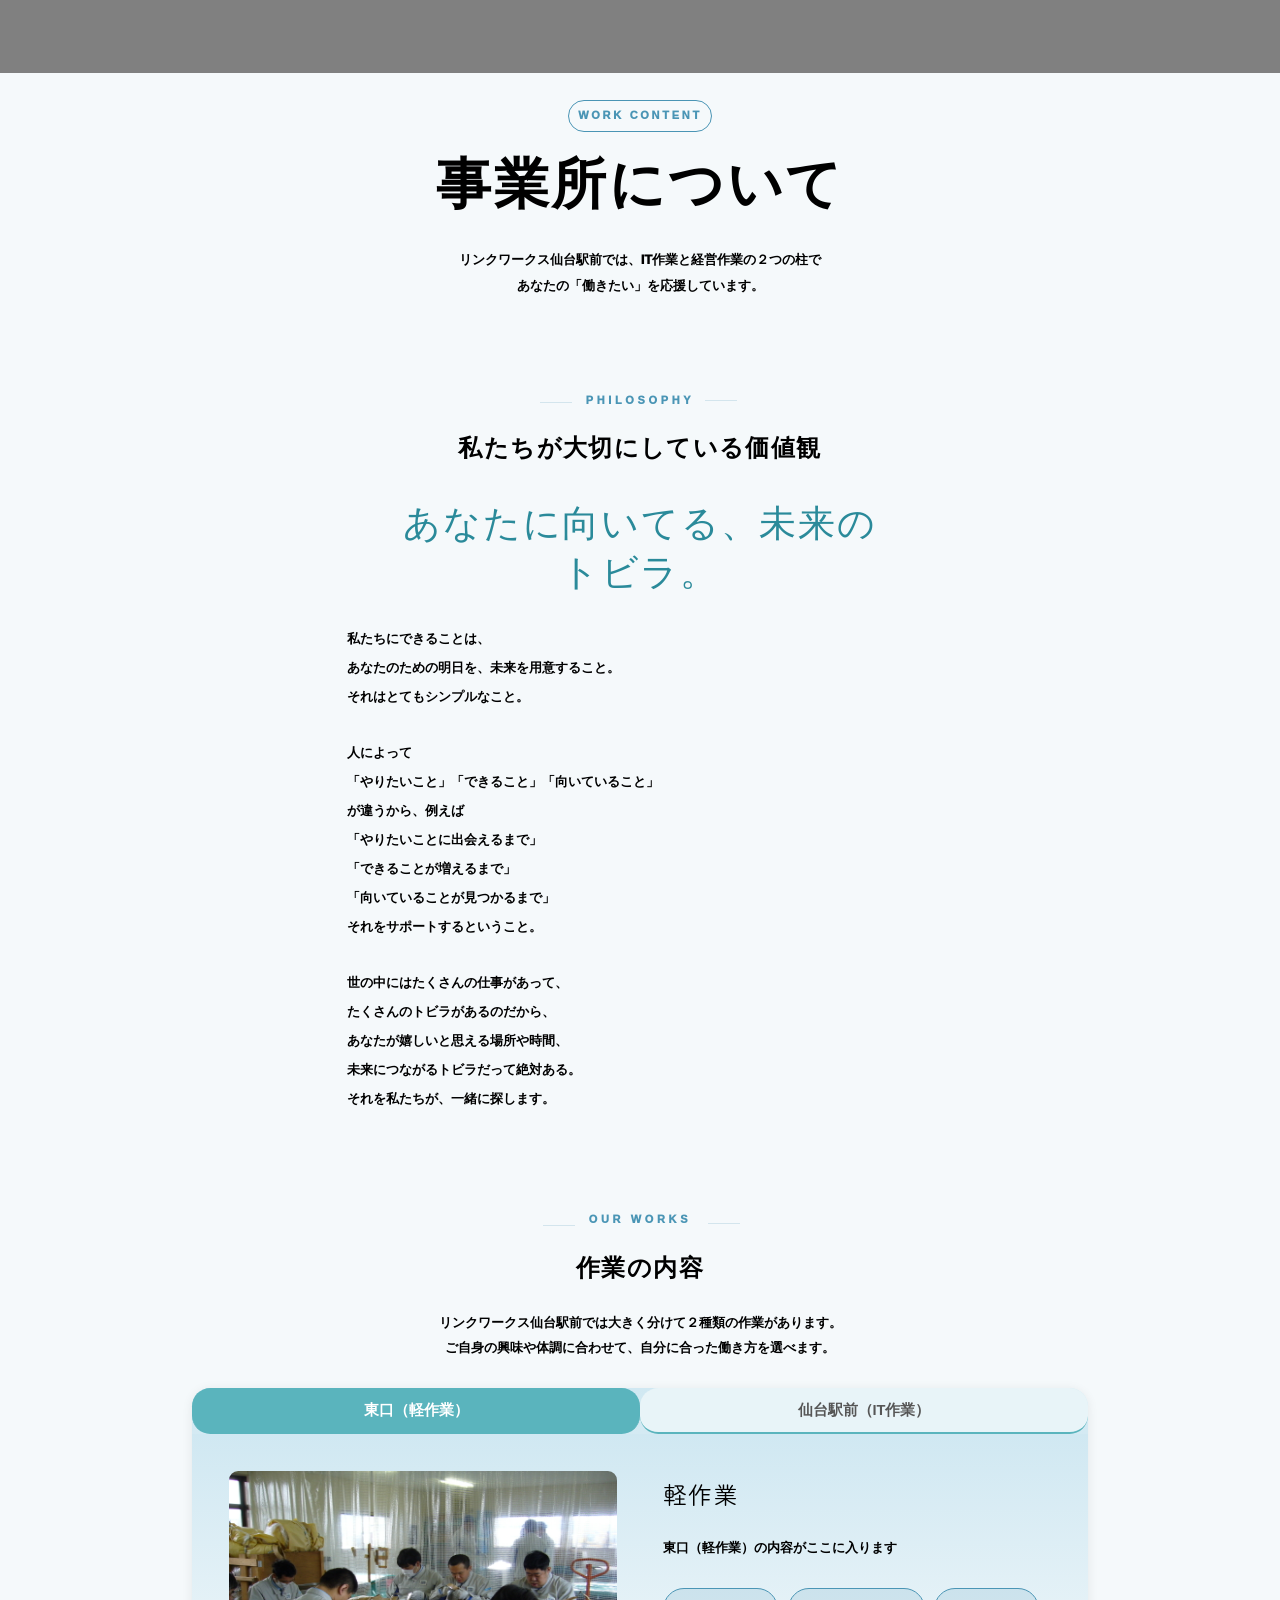
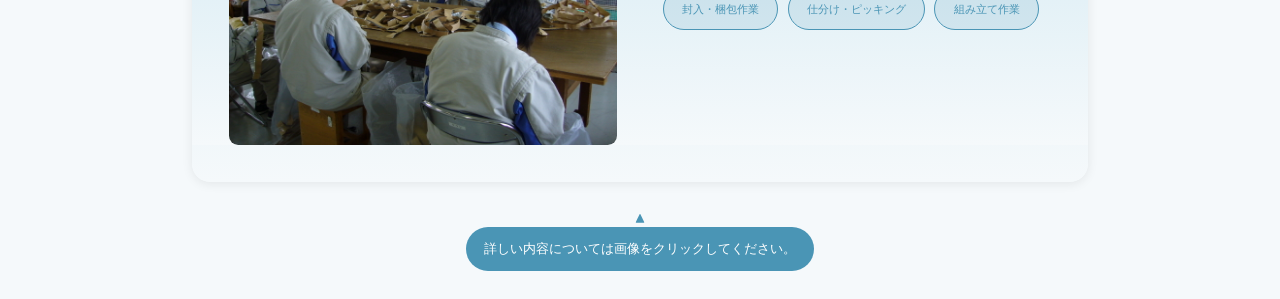
==== index.html @ b8bc4098 "update" ====
<!doctype html>
<html lang="ja">
  <head>
    <meta charset="UTF-8" />
    <meta name="viewport" content="width=device-width, initial-scale=1.0" />
    <title>リンクワークス仙台駅前 | 就労継続支援事業所A型</title>
    <link rel="preconnect" href="https://fonts.googleapis.com" />
    <link rel="preconnect" href="https://fonts.gstatic.com" crossorigin />
    <link href="https://fonts.googleapis.com/css2?family=Zen+Maru+Gothic:wght@400;500;700&display=swap" rel="stylesheet" />
    <link rel="stylesheet" href="css/reset.css" />
    <link rel="stylesheet" href="css/style.css" />
    <link rel="stylesheet" href="css/works.css" />
  </head>
  <body>
    <header></header>
    <main>
      <!-- ===============================================
       事業所について メインビジュアル
       =============================================== -->
      <section class="works_area">
        <span class="work_label">WORK CONTENT</span>
        <h1 class="works_title">事業所について</h1>
        <p class="works_description">リンクワークス仙台駅前では、IT作業と経営作業の２つの柱で<br />あなたの「働きたい」を応援しています。</p>
      </section>
      <!-- ===============================================
       企業理念・価値観
       =============================================== -->
      <section class="philosophy_area">
        <div class="section_label">PHILOSOPHY</div>
        <h2 class="section_title">私たちが大切にしている価値観</h2>
        <p class="philosophy_catch">あなたに向いてる、未来の<br />トビラ。</p>
        <p class="philosophy_description">私たちにできることは、<br />あなたのための明日を、未来を用意すること。<br />それはとてもシンプルなこと。</p>
        <p class="philosophy_description">人によって<br />「やりたいこと」「できること」「向いていること」<br />が違うから、例えば<br />「やりたいことに出会えるまで」<br />「できることが増えるまで」<br />「向いていることが見つかるまで」<br />それをサポートするということ。</p>
        <p class="philosophy_description">世の中にはたくさんの仕事があって、<br />たくさんのトビラがあるのだから、<br />あなたが嬉しいと思える場所や時間、<br />未来につながるトビラだって絶対ある。<br />それを私たちが、一緒に探します。</p>
      </section>
      <!-- ===============================================
       作業内容
       =============================================== -->
      <section class="works_tab_area">
        <span class="section_label">OUR WORKS</span>
        <h2 class="section_title">作業の内容</h2>
        <p class="works_tab_description">リンクワークス仙台駅前では大きく分けて２種類の作業があります。<br />ご自身の興味や体調に合わせて、自分に合った働き方を選べます。</p>

        <!-- タブ切り替えエリア -->
        <div class="tabs">
          <input id="all" type="radio" name="tab_item" checked />
          <label class="tab_item" for="all">東口（軽作業）</label>
          <input id="programming" type="radio" name="tab_item" />
          <label class="tab_item" for="programming">仙台駅前（IT作業）</label>
          <div class="tab_content" id="all_content">
            <a class="work_link" href="light_works.html">
              <div class="tab_content_description">
                <div class="works_content">
                  <img class="works_image" src="img/軽作業作業風景_l.jpg" alt="軽作業の作業風景" />
                  <div class="works_content_text">
                    <h2 class="works_tab_title">軽作業</h2>
                    <p class="works_tab_description">東口（軽作業）の内容がここに入ります</p>
                    <div class="works_tab_wrapper">
                      <span class="works_tab_item">封入・梱包作業</span>
                      <span class="works_tab_item">仕分け・ピッキング</span>
                      <span class="works_tab_item">組み立て作業</span>
                    </div>
                  </div>
                </div>
              </div>
            </a>
          </div>
          <div class="tab_content" id="programming_content">
            <a class="work_link" href="it_works.html">
              <div class="tab_content_description">
                <div class="works_content">
                  <img class="works_image" src="img/IT作業風景.jpg" alt="IT作業の作業風景" />
                  <div class="works_content_text">
                    <h2 class="works_tab_title">IT作業</h2>
                    <p class="works_tab_description">パソコンを使ったIT作業です。ホームページ制作やWordPress運用をします。 </p>
                    <div class="works_tab_wrapper">
                      <span class="works_tab_item">ホームページ制作</span>
                      <span class="works_tab_item">WordPress運用</span>
                      <span class="works_tab_item">AI活用サポート</span>
                    </div>
                  </div>
                </div>
              </div>
            </a>
          </div>
          <div class="tab_content" id="design_content">
            <div class="tab_content_description">
              <p class="c-txtsp">デザインの内容がここに入ります</p>
            </div>
          </div>
        </div>
        <span class="works_tab_button">詳しい内容については画像をクリックしてください。</span>
      </section>
    </main>
    <script src="js/script.js"></script>
  </body>
</html>
---- css/style.css ----
/* デバイス共通 */
html {
  height: 100%;
}

body {
  height: 100%;
  font-size: 1.44rem;
  font-family: "M PLUS Rounded 1c", sans-serif;
}

main {
  width: 100%;
}

img {
  width: 100%;
  height: 100%;
}

header {
  width: 100%;
  height: 8rem;
  display: flex;
  justify-content: start;
  align-items: center;
  background-color: grey;
}

footer {
  width: 100%;
  height: 8rem;
  display: flex;
  justify-content: start;
  align-items: center;
  background-color: grey;
  position: sticky;
  top: 100vh;
}

h1 {
  font-family: "Noto Sans JP", sans-serif;
  font-weight: bold;
}

h2 {
  font-weight: bold;
}

/* PC表示 */
@media screen and (min-width:961px) {
  html {
    font-size: calc(10 / 1400 * 100vw);
  }

  body {
    width: 100%;
  }

  main,
  header,
  footer {
    padding: 0 15%;
  }

  h1 {
    font-size: 3.2rem;
  }

  h2 {
    font-size: 2.6rem;
  }

  h3 {
    font-size: 2.2rem;
  }
}

/* タブレット表示 */
@media screen and (max-width:960px) {
  html {
    font-size: calc(10 / 960 * 100vw);
  }

  main,
  header,
  footer {
    padding: 0 10%;
  }

  h1 {
    font-size: 2.8rem;
  }

  h2 {
    font-size: 2.4rem;
  }

  h3 {
    font-size: 2rem;
  }

}

/* スマホ表示 */
@media screen and (max-width:500px) {
  html {
    font-size: calc(10 / 500 * 100vw);
  }

  main,
  header,
  footer {
    padding: 0 5%;
  }

  h1 {
    font-size: 2.2rem;
  }

  h2 {
    font-size: 2rem;
  }

  h3 {
    font-size: 1.8rem;
  }

}
---- css/works.css ----
:root {
  --side-width: 9rem;
  --sect-label-font-size: 1.2rem; /* タイトルの上のラベル */
  --cream: #f5f9fb; /* デフォルトの背景 */
  --main-color: #4a95b5;
}

body {
  font-weight: 1000;
  background: var(--cream);
  line-height: 1.95;
}

/* ============================================================
   作業内容 メインビジュアル
============================================================ */

.works_area {
  padding: 3rem var(--side-width) 10rem;
}

/* セクションラベル */
.work_label {
  display: block;
  width: fit-content;

  font-size: var(--sect-label-font-size);
  padding: 0.5rem 1rem;
  letter-spacing: 0.3rem;

  margin: 0 auto;

  color: var(--main-color);

  outline: 0.1rem solid var(--main-color);
  border-radius: 100px;
}

/* タイトル（事業所について） */
.works_title {
  text-align: center;
  letter-spacing: 0.3rem;
  font-size: 6rem;
}

/* 説明文 */
.works_description {
  text-align: center;
  margin-top: 1rem;
}

/* ┌─────────────────────────────────────────┐
   │ 企業理念・価値観                        │
   └─────────────────────────────────────────┘ */

/* 企業理念セクション外枠 */
.philosophy_area {
  padding: 0 var(--side-width);
  text-align: center;
  margin-bottom: 10rem;
}

.section_label {
  width: fit-content;
  font-size: var(--sect-label-font-size);
  letter-spacing: 0.4rem;
  color: var(--main-color);
  position: relative;
  margin: 0 auto;
}

.section_label::before {
  content: "";
  width: 3.5rem;
  height: 0.1rem;
  position: absolute;
  top: 1.3rem;
  left: -5rem;
  background-color: var(--main-color);
}

.section_label::after {
  content: "";
  width: 3.5rem;
  height: 0.1rem;
  position: absolute;
  top: 1.1rem;
  left: 13rem;
  background-color: var(--main-color);
}

.section_label::before,
.section_label::after {
  opacity: 0.2;
}

/* タイトル（私たちが大切にしている価値観） */
.section_title {
  letter-spacing: 0.15rem;
  margin-top: 1.5rem;
}

/* キャッチコピー（大きな文字） */
.philosophy_catch {
  font-size: 4rem;
  font-weight: 400;
  margin-top: 3rem;
  line-height: 1.35;
  letter-spacing: 0.2rem;
  color: #2a8a9a;
}

/* 説明文（） */
.philosophy_description {
  margin-top: 3rem;
  line-height: 2.2;
  text-align: left;
  padding: 0 8rem;
}

/* ┌─────────────────────────────────────────┐
   │ 作業内容（タブセクション）               │
   └─────────────────────────────────────────┘ */

/* セクション外枠 */
.works_tab_area {
  text-align: center;
}

/* セクションタイトル */
.works_tab_title {
  font-family: "Zen Maru Gothic", sans-serif;
  letter-spacing: 0.15rem;
  margin-top: 0;
  font-weight: normal;
}

/* セクション説明文 */
.works_tab_description {
  padding-top: 2rem;
  margin-bottom: 3rem;
}

/*タブ切り替え全体のスタイル*/
.tabs {
  margin-top: 0;
  padding-bottom: 4rem;
  background-color: #fff;
  box-shadow: 0 0.2rem 1.2rem rgba(0, 0, 0, 0.08);
  width: 100%;
  margin: 0 auto;
  border-radius: 2rem;
  background: linear-gradient(to bottom, #d0e8f2, #f5f9fb);
}

/*タブのスタイル*/
.tab_item {
  display: block;
  float: left;
  width: calc(100% / 2);
  height: 5rem;
  border-bottom: 0.3rem solid #5ab4bd;
  border-radius: 2rem;
  background-color: #e8f4f8;
  font-size: 1.6rem;
  font-weight: bold;
  line-height: 5rem;
  color: #565656;
  text-align: center;
  transition: all 0.2s ease;
}
.tab_item:hover {
  opacity: 0.75;
}

/*ラジオボタンを全て消す*/
input[name="tab_item"] {
  display: none;
}

/*タブ切り替えの中身のスタイル*/
.tab_content {
  display: none;
  padding: 4rem 4rem 0;
  clear: both;
  overflow: hidden;
}

/*選択されているタブのコンテンツのみを表示*/
#all:checked ~ #all_content,
#programming:checked ~ #programming_content,
#design:checked ~ #design_content {
  display: block;
  background: linear-gradient(to bottom, #d0e8f2, #f5f9fb);
}

/*選択されているタブのスタイルを変える*/
.tabs input:checked + .tab_item {
  background-color: #5ab4bd;
  color: #fff;
}

.works_tab_button {
  display: inline-block;
  margin-top: 5rem;
  padding: 1rem 2rem;
  background-color: var(--main-color);
  color: white;
  border-radius: 100px;
  position: relative;
  margin-bottom: 3rem;
  font-weight: normal;
}

.works_tab_button::after {
  content: "";
  height: 1rem;
  width: 1rem;

  position: absolute;
  top: -1.5rem;
  left: 50%;
  transform: translateX(-50%);
  clip-path: polygon(50% 0, 100% 100%, 0 100%);

  background-color: var(--main-color);
}

/* ┌─────────────────────────────────────────┐
   │ タブの内容                        │
   └─────────────────────────────────────────┘ */

.works_content {
  height: 30rem;

  display: flex;
  justify-content: center;
  gap: 5rem;
}

.work_link {
  display: block;
  cursor: pointer;
}

.works_image {
  width: calc((100% - 5rem) / 2);
  border-radius: 1rem;
}

.works_content_text {
  width: calc((100% - 5rem) / 2);
  text-align: left;
}

.works_tab_wrapper {
  display: flex;
  flex-wrap: wrap;
  gap: 1rem;
}

.works_tab_item {
  padding: 1rem 2rem;
  font-size: 1.2rem;
  font-weight: normal;
  background-color: rgba(74, 149, 181, 0.15);
  color: var(--main-color);
  border: 1px solid var(--main-color);
  border-radius: 100px;
}

@media screen and (max-width: 960px) {
  /* タブレット・スマホ向け */
}

/* ┌─────────────────────────────────────────┐
   │ スマホ　向けレスポンシブ                   │
   └─────────────────────────────────────────┘ */

@media (max-width: 500px) {
  :root {
    --side-width: 0rem;
  }

  body {
    line-height: 1.4;
  }

  /* ┌─────────────────────────────────────────┐
   │ 作業内容 メインビジュアル                        │
   └─────────────────────────────────────────┘ */
  /* セクションラベル */
  .work_label {
    margin: 0 auto 2rem;
  }

  .works_area {
    padding: 3rem 0 5rem 0;
    margin-bottom: 3rem;
  }

  /* タイトル（事業所について） */
  .works_title {
    font-size: 4rem;
  }

  /* ┌─────────────────────────────────────────┐
     │ 企業理念・価値観                        │
     └─────────────────────────────────────────┘ */

  /* 企業理念セクション外枠 */
  .philosophy_area {
    margin-bottom: 5rem;
  }

  /* キャッチコピー（大きな文字） */
  .philosophy_catch {
    font-size: 3rem;
  }

  /* 説明文（） */
  .philosophy_description {
    line-height: 1.8;
    text-align: center;
    padding: 0 5rem;
  }

  /* ┌─────────────────────────────────────────┐
     │ 作業の内容                        │
     └─────────────────────────────────────────┘ */

  /*タブ切り替えの中身のスタイル*/
  .tab_content {
    padding: 2rem 2rem 0;
  }

  .works_image {
    height: 19rem;
    width: 19rem;
  }
}
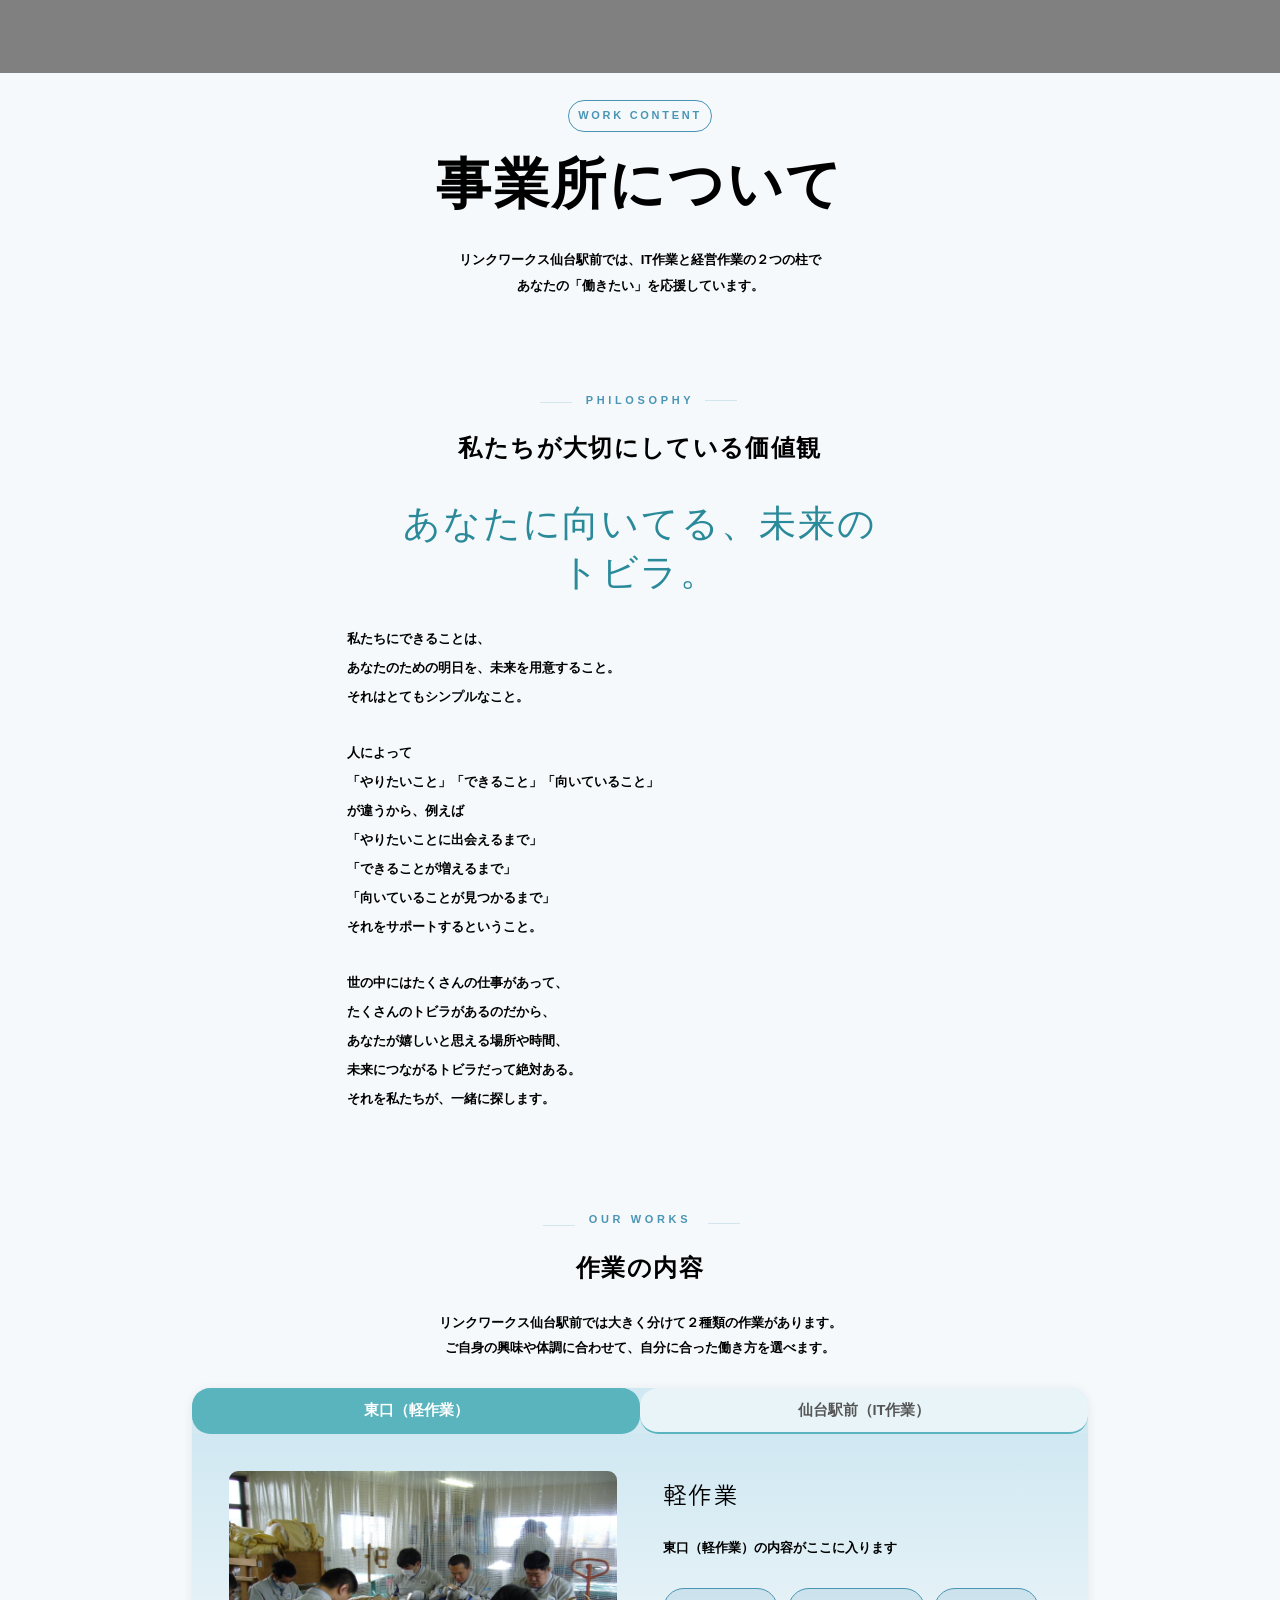
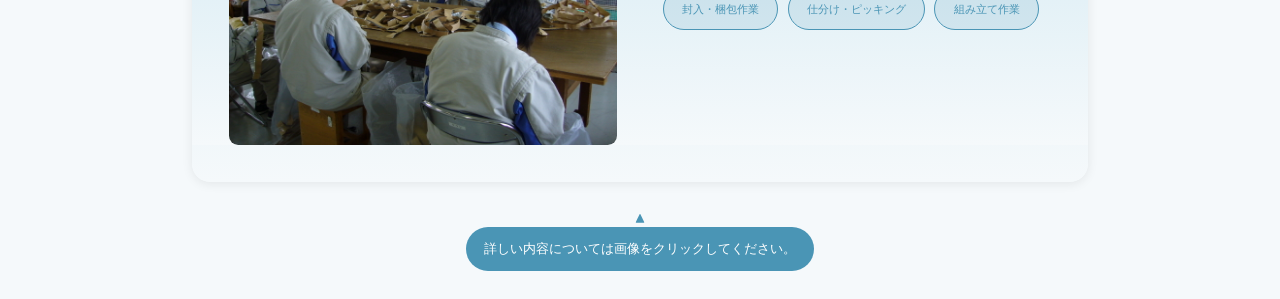
==== commit 0d41b3d3: "update" ====
--- a/index.html
+++ b/index.html
@@ -3,7 +3,7 @@
   <head>
     <meta charset="UTF-8" />
     <meta name="viewport" content="width=device-width, initial-scale=1.0" />
-    <title>リンクワークス仙台駅前 | 就労継続支援事業所A型</title>
+    <title>リンクワークス | 就労継続支援事業所A型</title>
     <link rel="preconnect" href="https://fonts.googleapis.com" />
     <link rel="preconnect" href="https://fonts.gstatic.com" crossorigin />
     <link href="https://fonts.googleapis.com/css2?family=Zen+Maru+Gothic:wght@400;500;700&display=swap" rel="stylesheet" />
@@ -15,7 +15,7 @@
     <header></header>
     <main>
       <!-- ===============================================
-       事業所について メインビジュアル
+       事業所について
        =============================================== -->
       <section class="works_area">
         <span class="work_label">WORK CONTENT</span>
@@ -51,7 +51,7 @@
             <a class="work_link" href="light_works.html">
               <div class="tab_content_description">
                 <div class="works_content">
-                  <img class="works_image" src="img/軽作業作業風景_l.jpg" alt="軽作業の作業風景" />
+                  <img class="works_image" src="img/軽作業風景_1.jpg" alt="軽作業の作業風景" />
                   <div class="works_content_text">
                     <h2 class="works_tab_title">軽作業</h2>
                     <p class="works_tab_description">東口（軽作業）の内容がここに入ります</p>
--- a/css/works.css
+++ b/css/works.css
@@ -6,13 +6,13 @@
 }
 
 body {
-  font-weight: 1000;
+  font-weight: 600;
   background: var(--cream);
   line-height: 1.95;
 }
 
 /* ============================================================
-   作業内容 メインビジュアル
+   事業所について
 ============================================================ */
 
 .works_area {
@@ -287,7 +287,7 @@
   }
 
   /* ┌─────────────────────────────────────────┐
-   │ 作業内容 メインビジュアル                        │
+   │ 事業所について                       │
    └─────────────────────────────────────────┘ */
   /* セクションラベル */
   .work_label {
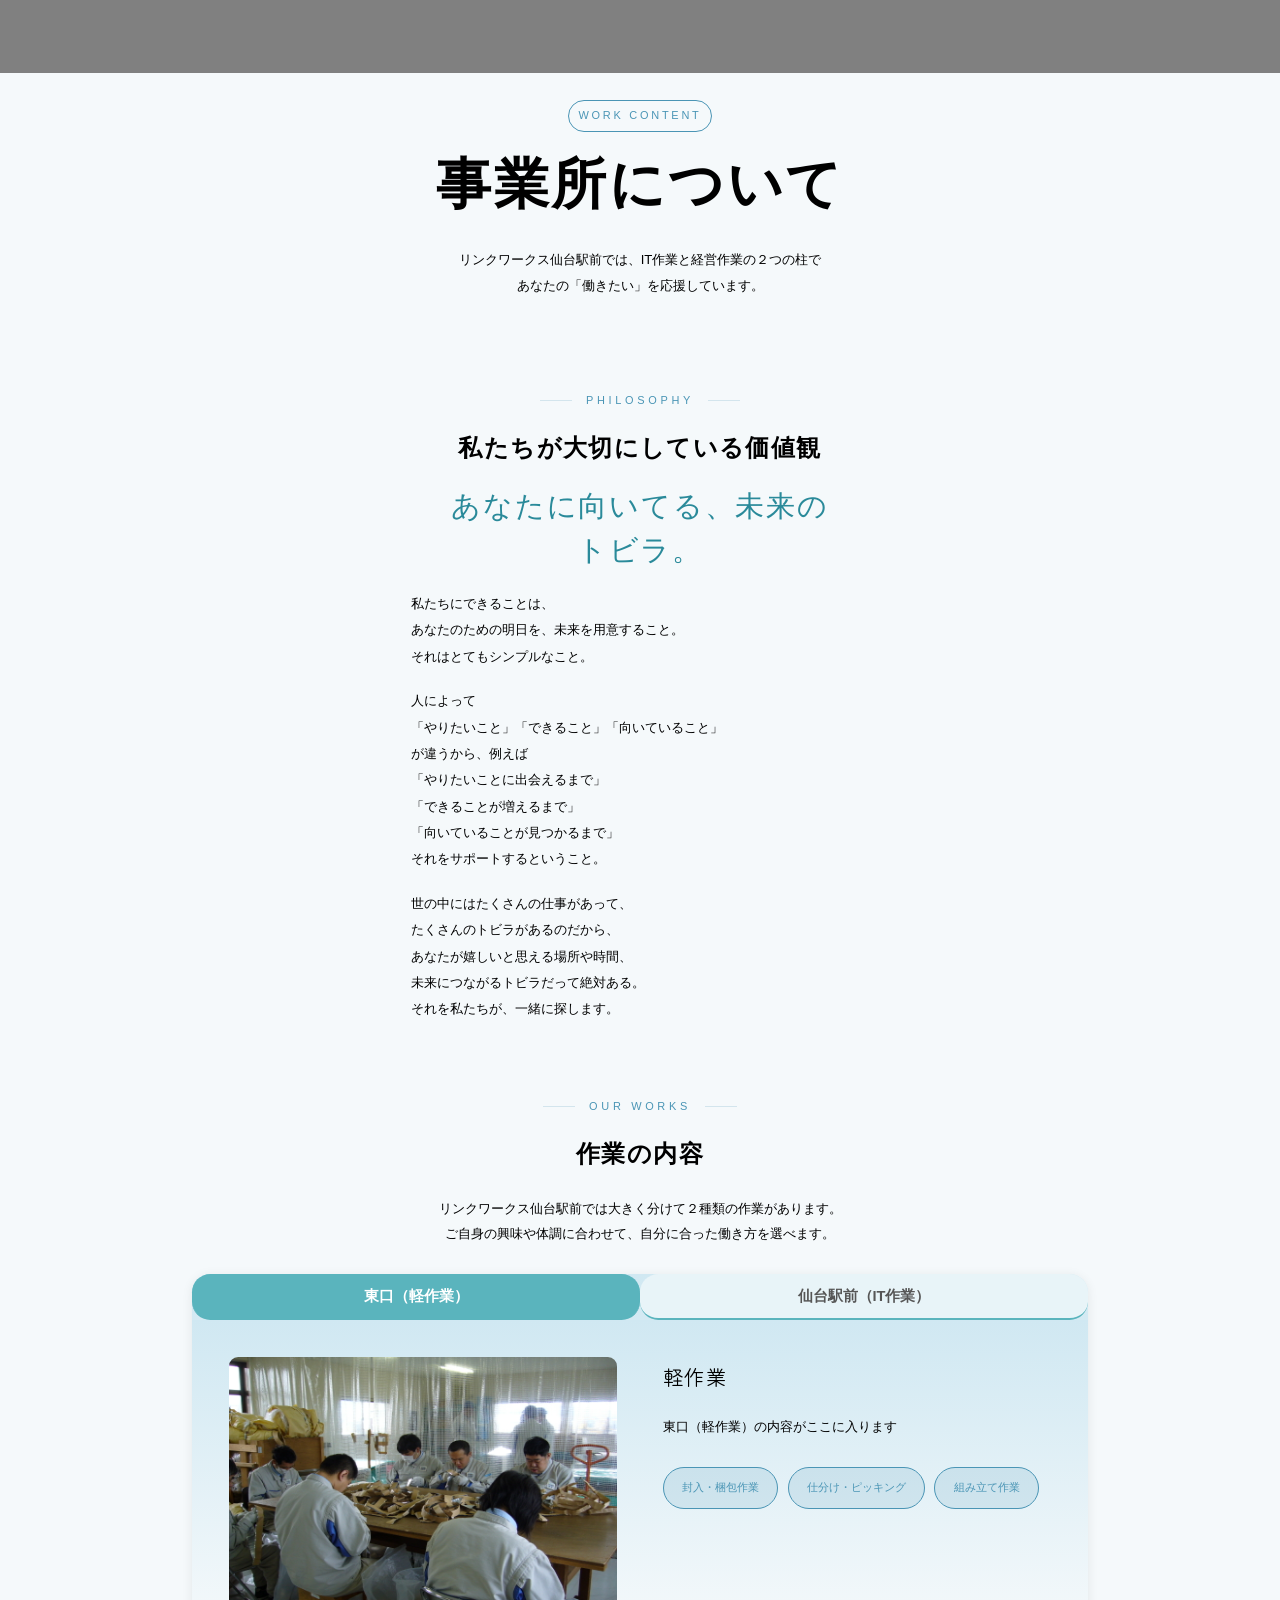
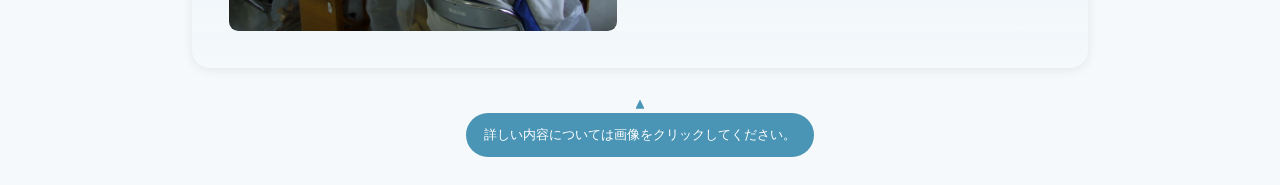
==== commit 35305dd4: "update" ====
--- a/index.html
+++ b/index.html
@@ -26,7 +26,7 @@
        企業理念・価値観
        =============================================== -->
       <section class="philosophy_area">
-        <div class="section_label">PHILOSOPHY</div>
+        <span class="section_label">PHILOSOPHY</span>
         <h2 class="section_title">私たちが大切にしている価値観</h2>
         <p class="philosophy_catch">あなたに向いてる、未来の<br />トビラ。</p>
         <p class="philosophy_description">私たちにできることは、<br />あなたのための明日を、未来を用意すること。<br />それはとてもシンプルなこと。</p>
@@ -49,17 +49,15 @@
           <label class="tab_item" for="programming">仙台駅前（IT作業）</label>
           <div class="tab_content" id="all_content">
             <a class="work_link" href="light_works.html">
-              <div class="tab_content_description">
-                <div class="works_content">
-                  <img class="works_image" src="img/軽作業風景_1.jpg" alt="軽作業の作業風景" />
-                  <div class="works_content_text">
-                    <h2 class="works_tab_title">軽作業</h2>
-                    <p class="works_tab_description">東口（軽作業）の内容がここに入ります</p>
-                    <div class="works_tab_wrapper">
-                      <span class="works_tab_item">封入・梱包作業</span>
-                      <span class="works_tab_item">仕分け・ピッキング</span>
-                      <span class="works_tab_item">組み立て作業</span>
-                    </div>
+              <div class="works_content">
+                <img class="works_image" src="img/軽作業風景_1.jpg" alt="軽作業の作業風景" />
+                <div class="works_content_text">
+                  <h3 class="works_tab_title">軽作業</h3>
+                  <p class="works_tab_description">東口（軽作業）の内容がここに入ります</p>
+                  <div class="works_tab_wrapper">
+                    <span class="works_tab_item">封入・梱包作業</span>
+                    <span class="works_tab_item">仕分け・ピッキング</span>
+                    <span class="works_tab_item">組み立て作業</span>
                   </div>
                 </div>
               </div>
@@ -67,28 +65,21 @@
           </div>
           <div class="tab_content" id="programming_content">
             <a class="work_link" href="it_works.html">
-              <div class="tab_content_description">
-                <div class="works_content">
-                  <img class="works_image" src="img/IT作業風景.jpg" alt="IT作業の作業風景" />
-                  <div class="works_content_text">
-                    <h2 class="works_tab_title">IT作業</h2>
-                    <p class="works_tab_description">パソコンを使ったIT作業です。ホームページ制作やWordPress運用をします。 </p>
-                    <div class="works_tab_wrapper">
-                      <span class="works_tab_item">ホームページ制作</span>
-                      <span class="works_tab_item">WordPress運用</span>
-                      <span class="works_tab_item">AI活用サポート</span>
-                    </div>
+              <div class="works_content">
+                <img class="works_image" src="img/IT作業風景.jpg" alt="IT作業の作業風景" />
+                <div class="works_content_text">
+                  <h3 class="works_tab_title">IT作業</h3>
+                  <p class="works_tab_description">パソコンを使ったIT作業です。ホームページ制作やWordPress運用をします。 </p>
+                  <div class="works_tab_wrapper">
+                    <span class="works_tab_item">ホームページ制作</span>
+                    <span class="works_tab_item">WordPress運用</span>
+                    <span class="works_tab_item">AI活用サポート</span>
                   </div>
                 </div>
               </div>
             </a>
           </div>
-          <div class="tab_content" id="design_content">
-            <div class="tab_content_description">
-              <p class="c-txtsp">デザインの内容がここに入ります</p>
-            </div>
           </div>
-        </div>
         <span class="works_tab_button">詳しい内容については画像をクリックしてください。</span>
       </section>
     </main>
--- a/css/works.css
+++ b/css/works.css
@@ -6,7 +6,6 @@
 }
 
 body {
-  font-weight: 600;
   background: var(--cream);
   line-height: 1.95;
 }
@@ -57,40 +56,27 @@
 .philosophy_area {
   padding: 0 var(--side-width);
   text-align: center;
-  margin-bottom: 10rem;
+  margin-bottom: 8rem;
 }
 
 .section_label {
+  display: flex;
+  align-items: center;
+  justify-content: center;
+  gap: 1.5rem;
   width: fit-content;
   font-size: var(--sect-label-font-size);
   letter-spacing: 0.4rem;
   color: var(--main-color);
-  position: relative;
   margin: 0 auto;
 }
 
-.section_label::before {
-  content: "";
-  width: 3.5rem;
-  height: 0.1rem;
-  position: absolute;
-  top: 1.3rem;
-  left: -5rem;
-  background-color: var(--main-color);
-}
-
+.section_label::before,
 .section_label::after {
   content: "";
   width: 3.5rem;
-  height: 0.1rem;
-  position: absolute;
-  top: 1.1rem;
-  left: 13rem;
+  height: 1px;
   background-color: var(--main-color);
-}
-
-.section_label::before,
-.section_label::after {
   opacity: 0.2;
 }
 
@@ -102,20 +88,20 @@
 
 /* キャッチコピー（大きな文字） */
 .philosophy_catch {
-  font-size: 4rem;
+  font-size: 3.2rem;
   font-weight: 400;
-  margin-top: 3rem;
-  line-height: 1.35;
+  margin-top: 1.5rem;
+  line-height: 1.5;
   letter-spacing: 0.2rem;
   color: #2a8a9a;
 }
 
-/* 説明文（） */
+/* 説明文 */
 .philosophy_description {
-  margin-top: 3rem;
-  line-height: 2.2;
+  max-width: 50rem;
+  margin: 2rem auto 0;
+  line-height: 2;
   text-align: left;
-  padding: 0 8rem;
 }
 
 /* ┌─────────────────────────────────────────┐
@@ -143,11 +129,10 @@
 
 /*タブ切り替え全体のスタイル*/
 .tabs {
-  margin-top: 0;
+  display: flex;
+  flex-wrap: wrap;
   padding-bottom: 4rem;
-  background-color: #fff;
   box-shadow: 0 0.2rem 1.2rem rgba(0, 0, 0, 0.08);
-  width: 100%;
   margin: 0 auto;
   border-radius: 2rem;
   background: linear-gradient(to bottom, #d0e8f2, #f5f9fb);
@@ -156,7 +141,6 @@
 /*タブのスタイル*/
 .tab_item {
   display: block;
-  float: left;
   width: calc(100% / 2);
   height: 5rem;
   border-bottom: 0.3rem solid #5ab4bd;
@@ -181,15 +165,14 @@
 /*タブ切り替えの中身のスタイル*/
 .tab_content {
   display: none;
+  width: 100%;
   padding: 4rem 4rem 0;
-  clear: both;
   overflow: hidden;
 }
 
 /*選択されているタブのコンテンツのみを表示*/
 #all:checked ~ #all_content,
-#programming:checked ~ #programming_content,
-#design:checked ~ #design_content {
+#programming:checked ~ #programming_content {
   display: block;
   background: linear-gradient(to bottom, #d0e8f2, #f5f9fb);
 }
@@ -315,14 +298,15 @@
 
   /* キャッチコピー（大きな文字） */
   .philosophy_catch {
-    font-size: 3rem;
-  }
-
-  /* 説明文（） */
+    font-size: 2.4rem;
+  }
+
+  /* 説明文 */
   .philosophy_description {
-    line-height: 1.8;
     text-align: center;
-    padding: 0 5rem;
+    line-height: 1.9;
+    max-width: 100%;
+    padding: 0 1rem;
   }
 
   /* ┌─────────────────────────────────────────┐
@@ -331,11 +315,11 @@
 
   /*タブ切り替えの中身のスタイル*/
   .tab_content {
-    padding: 2rem 2rem 0;
+    padding: 1.5rem 1.5rem 0;
   }
 
   .works_image {
-    height: 19rem;
-    width: 19rem;
-  }
-}
+    height: 22rem;
+    width: 22rem;
+  }
+}
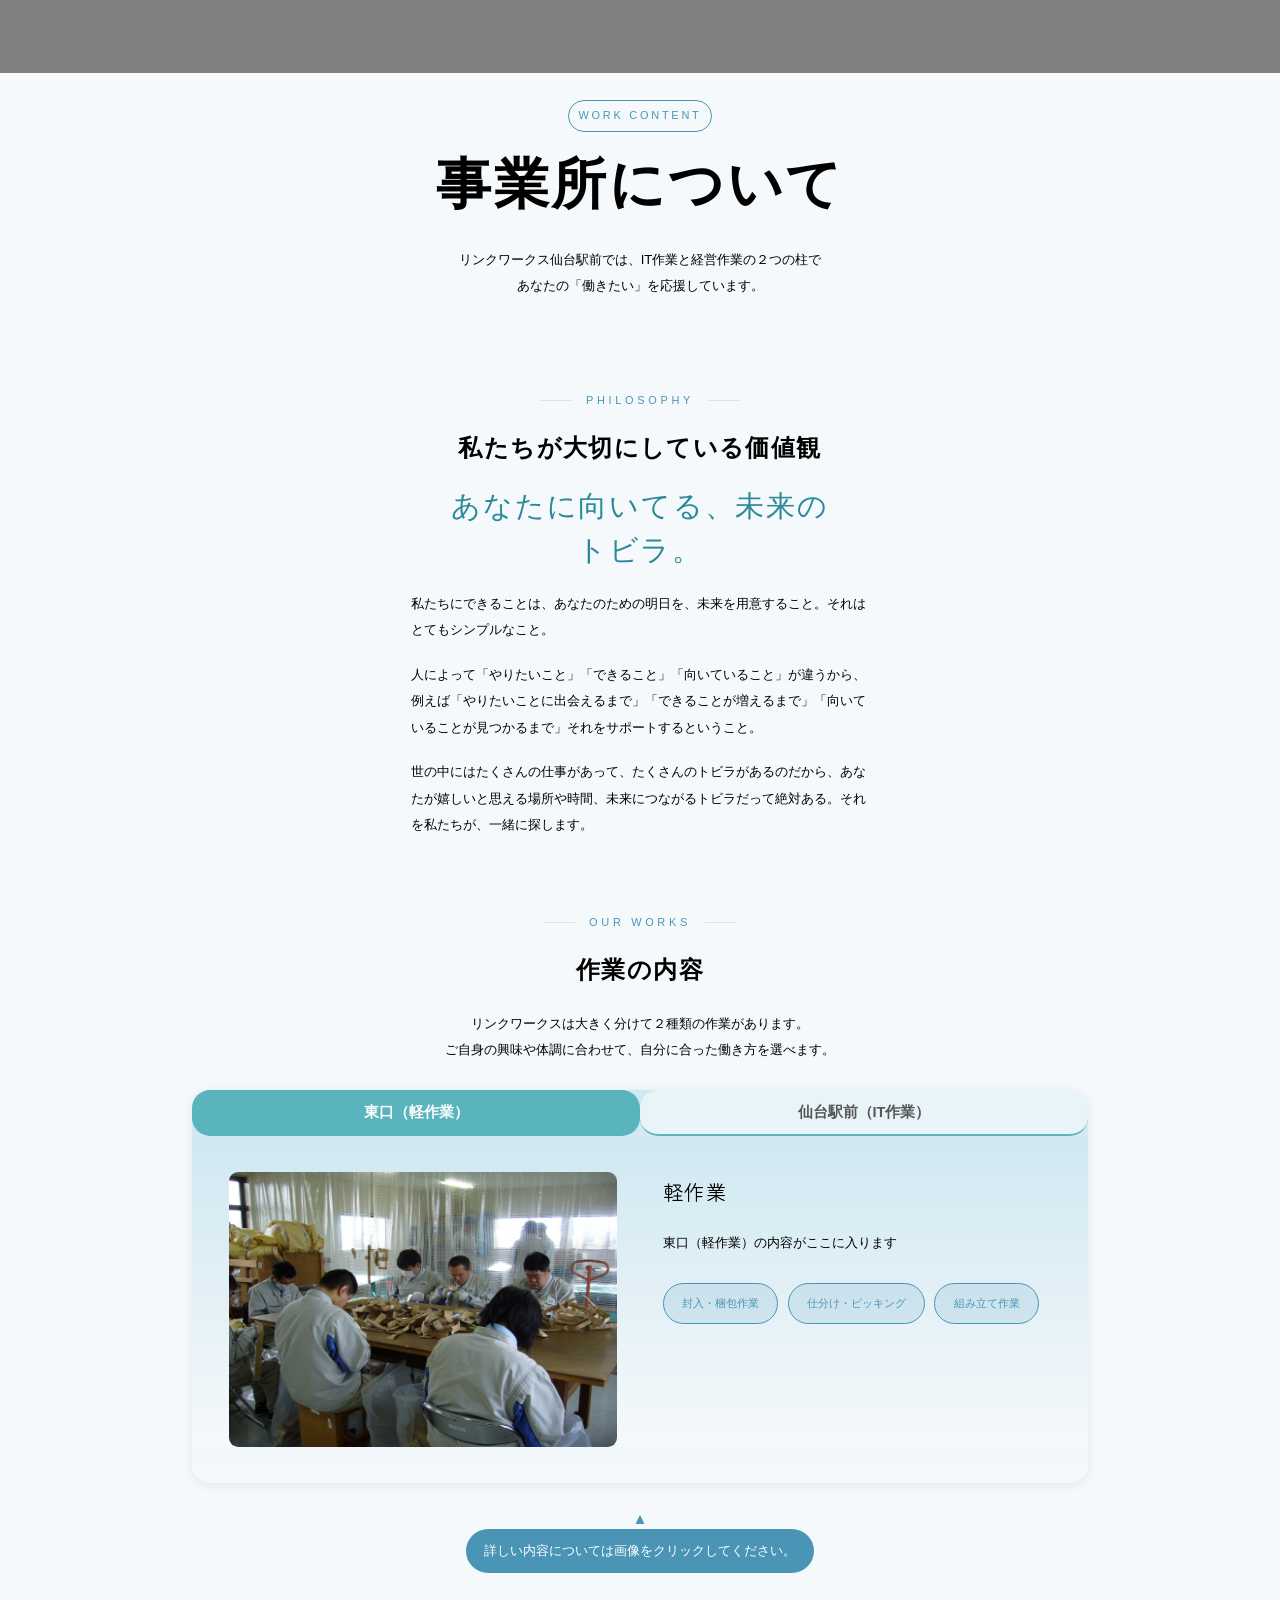
==== commit f6906c24: "update" ====
--- a/index.html
+++ b/index.html
@@ -29,9 +29,9 @@
         <span class="section_label">PHILOSOPHY</span>
         <h2 class="section_title">私たちが大切にしている価値観</h2>
         <p class="philosophy_catch">あなたに向いてる、未来の<br />トビラ。</p>
-        <p class="philosophy_description">私たちにできることは、<br />あなたのための明日を、未来を用意すること。<br />それはとてもシンプルなこと。</p>
-        <p class="philosophy_description">人によって<br />「やりたいこと」「できること」「向いていること」<br />が違うから、例えば<br />「やりたいことに出会えるまで」<br />「できることが増えるまで」<br />「向いていることが見つかるまで」<br />それをサポートするということ。</p>
-        <p class="philosophy_description">世の中にはたくさんの仕事があって、<br />たくさんのトビラがあるのだから、<br />あなたが嬉しいと思える場所や時間、<br />未来につながるトビラだって絶対ある。<br />それを私たちが、一緒に探します。</p>
+        <p class="philosophy_description">私たちにできることは、あなたのための明日を、未来を用意すること。それはとてもシンプルなこと。</p>
+        <p class="philosophy_description">人によって「やりたいこと」「できること」「向いていること」が違うから、例えば「やりたいことに出会えるまで」「できることが増えるまで」「向いていることが見つかるまで」それをサポートするということ。</p>
+        <p class="philosophy_description">世の中にはたくさんの仕事があって、たくさんのトビラがあるのだから、あなたが嬉しいと思える場所や時間、未来につながるトビラだって絶対ある。それを私たちが、一緒に探します。</p>
       </section>
       <!-- ===============================================
        作業内容
@@ -39,7 +39,7 @@
       <section class="works_tab_area">
         <span class="section_label">OUR WORKS</span>
         <h2 class="section_title">作業の内容</h2>
-        <p class="works_tab_description">リンクワークス仙台駅前では大きく分けて２種類の作業があります。<br />ご自身の興味や体調に合わせて、自分に合った働き方を選べます。</p>
+        <p class="works_tab_description">リンクワークスは大きく分けて２種類の作業があります。<br />ご自身の興味や体調に合わせて、自分に合った働き方を選べます。</p>
 
         <!-- タブ切り替えエリア -->
         <div class="tabs">
@@ -79,7 +79,7 @@
               </div>
             </a>
           </div>
-          </div>
+        </div>
         <span class="works_tab_button">詳しい内容については画像をクリックしてください。</span>
       </section>
     </main>
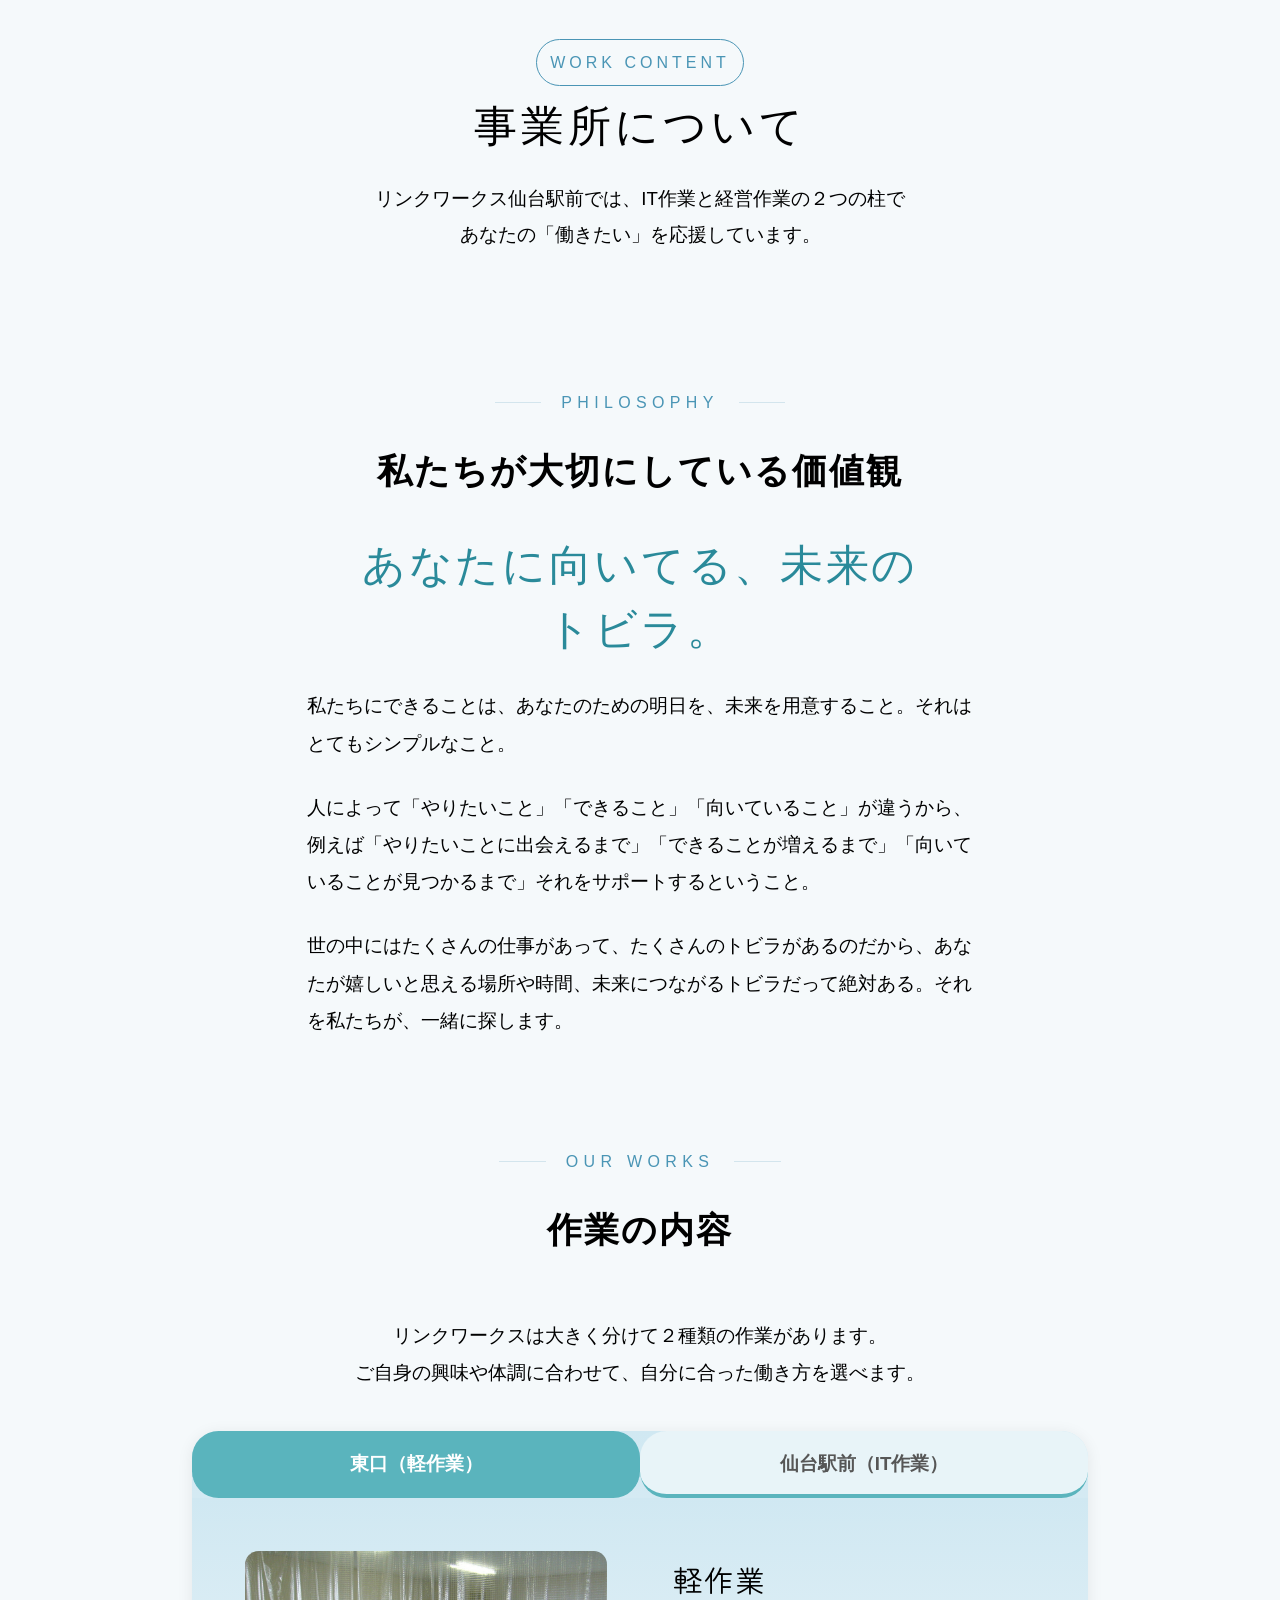
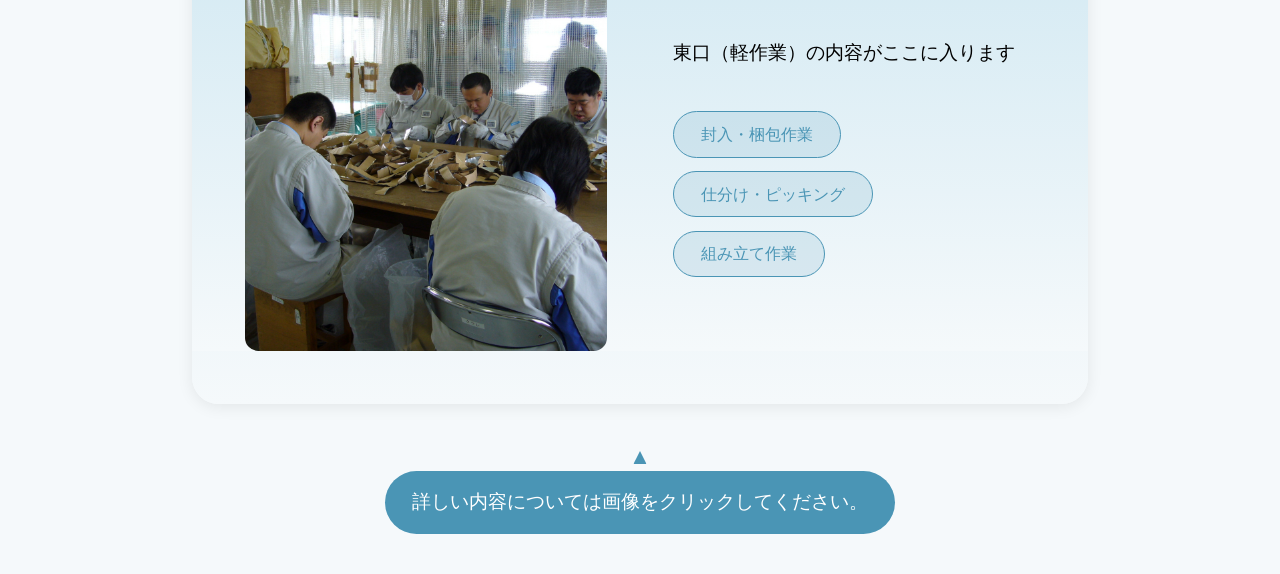
==== commit aef224ad: "update Co-Authored-By: Claude Sonnet 4.6 <noreply@anthropic.com>" ====
--- a/index.html
+++ b/index.html
@@ -69,7 +69,7 @@
                 <img class="works_image" src="img/IT作業風景.jpg" alt="IT作業の作業風景" />
                 <div class="works_content_text">
                   <h3 class="works_tab_title">IT作業</h3>
-                  <p class="works_tab_description">パソコンを使ったIT作業です。ホームページ制作やWordPress運用をします。 </p>
+                  <p class="works_tab_description">パソコンを使ったIT作業です。ホームページ制作やWordPress運用をします。</p>
                   <div class="works_tab_wrapper">
                     <span class="works_tab_item">ホームページ制作</span>
                     <span class="works_tab_item">WordPress運用</span>
--- a/css/style.css
+++ b/css/style.css
@@ -1,11 +1,13 @@
 /* デバイス共通 */
 html {
   height: 100%;
+  font-size: calc(10 / 960 * 100vw);
 }
 
 body {
+  width: 100%;
   height: 100%;
-  font-size: 1.44rem;
+  font-size: 1.4rem;
   font-family: "M PLUS Rounded 1c", sans-serif;
 }
 
@@ -16,102 +18,64 @@
 img {
   width: 100%;
   height: 100%;
-}
-
-header {
-  width: 100%;
-  height: 8rem;
-  display: flex;
-  justify-content: start;
-  align-items: center;
-  background-color: grey;
+  object-fit: cover;
 }
 
 footer {
   width: 100%;
   height: 8rem;
   display: flex;
-  justify-content: start;
-  align-items: center;
-  background-color: grey;
+  justify-content: center;
+  align-items: end;
   position: sticky;
   top: 100vh;
 }
 
-h1 {
+h2 {
   font-family: "Noto Sans JP", sans-serif;
   font-weight: bold;
 }
 
-h2 {
+h3 {
   font-weight: bold;
 }
 
 /* PC表示 */
-@media screen and (min-width:961px) {
-  html {
-    font-size: calc(10 / 1400 * 100vw);
-  }
-
-  body {
-    width: 100%;
-  }
-
-  main,
-  header,
-  footer {
-    padding: 0 15%;
-  }
-
-  h1 {
-    font-size: 3.2rem;
-  }
-
-  h2 {
-    font-size: 2.6rem;
-  }
-
-  h3 {
-    font-size: 2.2rem;
-  }
+header,
+footer {
+  padding: 0 2%;
 }
 
-/* タブレット表示 */
-@media screen and (max-width:960px) {
-  html {
-    font-size: calc(10 / 960 * 100vw);
-  }
+section {
+  padding: 0 15%;
+}
 
-  main,
-  header,
-  footer {
-    padding: 0 10%;
-  }
+h1 {
+  font-size: 3.2rem;
+}
 
-  h1 {
-    font-size: 2.8rem;
-  }
+h2 {
+  font-size: 2.6rem;
+  margin-bottom: 2rem;
+}
 
-  h2 {
-    font-size: 2.4rem;
-  }
-
-  h3 {
-    font-size: 2rem;
-  }
-
+h3 {
+  font-size: 2.2rem;
 }
 
 /* スマホ表示 */
-@media screen and (max-width:500px) {
+@media screen and (max-width: 960px) {
   html {
-    font-size: calc(10 / 500 * 100vw);
+    font-size: calc(10 / 400 * 100vw);
   }
 
-  main,
   header,
   footer {
-    padding: 0 5%;
+    padding: 0 3%;
+  }
+
+  section {
+    padding: 0 10%;
   }
 
   h1 {
@@ -125,5 +89,4 @@
   h3 {
     font-size: 1.8rem;
   }
-
-}+}
--- a/css/works.css
+++ b/css/works.css
@@ -23,12 +23,11 @@
   display: block;
   width: fit-content;
 
-  font-size: var(--sect-label-font-size);
   padding: 0.5rem 1rem;
   letter-spacing: 0.3rem;
 
   margin: 0 auto;
-
+  font-size: var(--sect-label-font-size);
   color: var(--main-color);
 
   outline: 0.1rem solid var(--main-color);
@@ -39,7 +38,6 @@
 .works_title {
   text-align: center;
   letter-spacing: 0.3rem;
-  font-size: 6rem;
 }
 
 /* 説明文 */
@@ -146,7 +144,6 @@
   border-bottom: 0.3rem solid #5ab4bd;
   border-radius: 2rem;
   background-color: #e8f4f8;
-  font-size: 1.6rem;
   font-weight: bold;
   line-height: 5rem;
   color: #565656;
@@ -243,7 +240,7 @@
 }
 
 .works_tab_item {
-  padding: 1rem 2rem;
+  padding: 0.5rem 2rem;
   font-size: 1.2rem;
   font-weight: normal;
   background-color: rgba(74, 149, 181, 0.15);
@@ -282,11 +279,6 @@
     margin-bottom: 3rem;
   }
 
-  /* タイトル（事業所について） */
-  .works_title {
-    font-size: 4rem;
-  }
-
   /* ┌─────────────────────────────────────────┐
      │ 企業理念・価値観                        │
      └─────────────────────────────────────────┘ */
@@ -303,10 +295,7 @@
 
   /* 説明文 */
   .philosophy_description {
-    text-align: center;
     line-height: 1.9;
-    max-width: 100%;
-    padding: 0 1rem;
   }
 
   /* ┌─────────────────────────────────────────┐
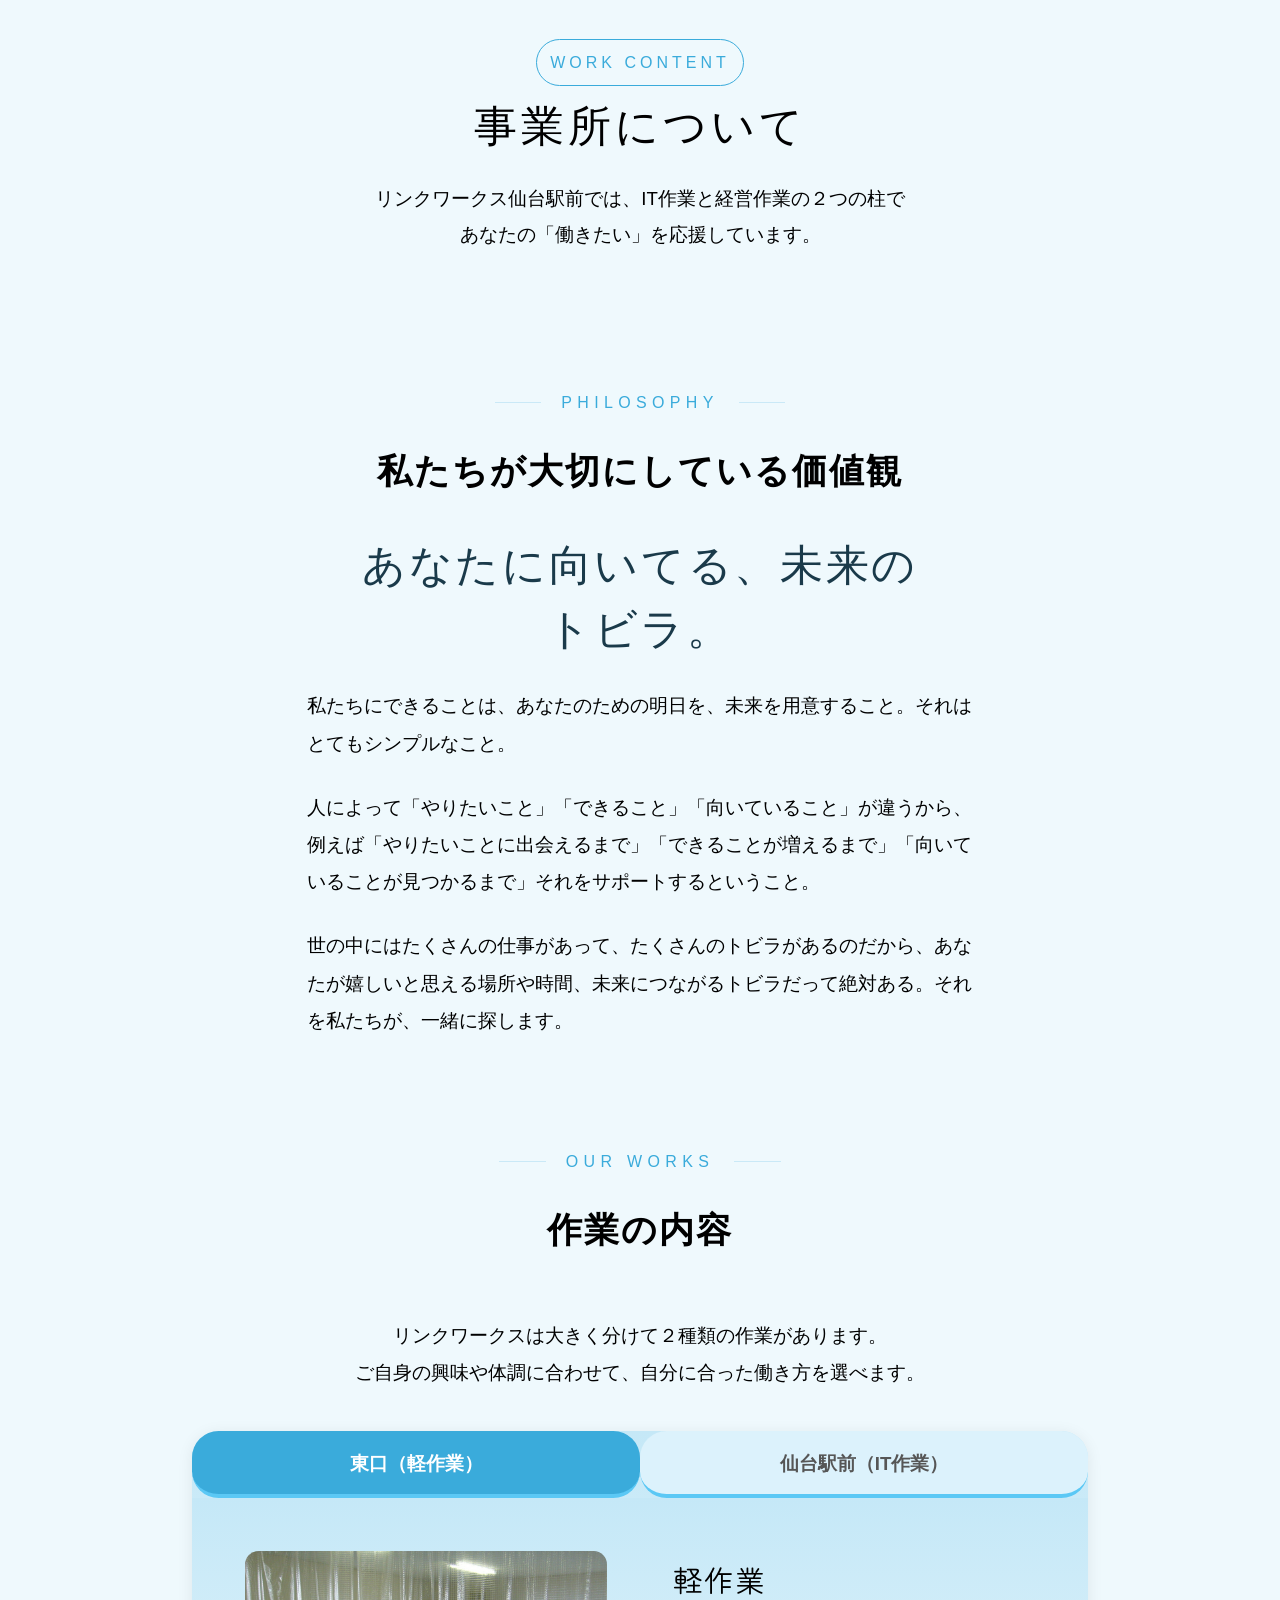
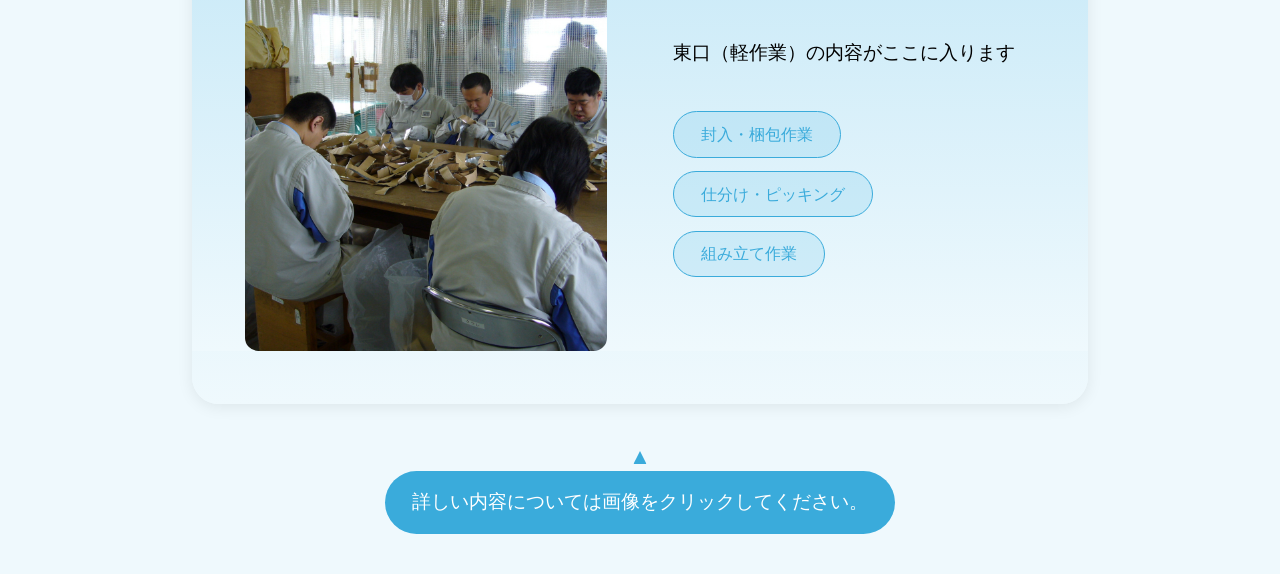
==== commit bbc22a33: "update" ====
--- a/index.html
+++ b/index.html
@@ -6,7 +6,7 @@
     <title>リンクワークス | 就労継続支援事業所A型</title>
     <link rel="preconnect" href="https://fonts.googleapis.com" />
     <link rel="preconnect" href="https://fonts.gstatic.com" crossorigin />
-    <link href="https://fonts.googleapis.com/css2?family=Zen+Maru+Gothic:wght@400;500;700&display=swap" rel="stylesheet" />
+    <link href="https://fonts.googleapis.com/css2?family=Zen+Maru+Gothic:wght@400;500;700&amp;display=swap" rel="stylesheet" />
     <link rel="stylesheet" href="css/reset.css" />
     <link rel="stylesheet" href="css/style.css" />
     <link rel="stylesheet" href="css/works.css" />
@@ -80,6 +80,7 @@
             </a>
           </div>
         </div>
+        <!-- ⚠ REVIEW: クリック可能な要素が `<span>` であり、スクリーンリーダーで認識しづらい → 修正例: `<button type="button">詳しい内容については画像をクリックしてください。</button>` -->
         <span class="works_tab_button">詳しい内容については画像をクリックしてください。</span>
       </section>
     </main>
--- a/css/works.css
+++ b/css/works.css
@@ -1,8 +1,8 @@
 :root {
   --side-width: 9rem;
   --sect-label-font-size: 1.2rem; /* タイトルの上のラベル */
-  --cream: #f5f9fb; /* デフォルトの背景 */
-  --main-color: #4a95b5;
+  --cream: #eff9fd; /* デフォルトの背景 */
+  --main-color: #3aabdb;
 }
 
 body {
@@ -42,6 +42,8 @@
 
 /* 説明文 */
 .works_description {
+  padding-right: 1rem;
+  padding-left: 1rem;
   text-align: center;
   margin-top: 1rem;
 }
@@ -91,7 +93,7 @@
   margin-top: 1.5rem;
   line-height: 1.5;
   letter-spacing: 0.2rem;
-  color: #2a8a9a;
+  color: #1a3a4a;
 }
 
 /* 説明文 */
@@ -133,7 +135,7 @@
   box-shadow: 0 0.2rem 1.2rem rgba(0, 0, 0, 0.08);
   margin: 0 auto;
   border-radius: 2rem;
-  background: linear-gradient(to bottom, #d0e8f2, #f5f9fb);
+  background: linear-gradient(to bottom, #c5e8f7, #eff9fd);
 }
 
 /*タブのスタイル*/
@@ -141,9 +143,9 @@
   display: block;
   width: calc(100% / 2);
   height: 5rem;
-  border-bottom: 0.3rem solid #5ab4bd;
+  border-bottom: 0.3rem solid #5bc8f5;
   border-radius: 2rem;
-  background-color: #e8f4f8;
+  background-color: #dcf2fc;
   font-weight: bold;
   line-height: 5rem;
   color: #565656;
@@ -171,12 +173,12 @@
 #all:checked ~ #all_content,
 #programming:checked ~ #programming_content {
   display: block;
-  background: linear-gradient(to bottom, #d0e8f2, #f5f9fb);
+  background: linear-gradient(to bottom, #c5e8f7, #eff9fd);
 }
 
 /*選択されているタブのスタイルを変える*/
 .tabs input:checked + .tab_item {
-  background-color: #5ab4bd;
+  background-color: #3aabdb;
   color: #fff;
 }
 
@@ -243,21 +245,17 @@
   padding: 0.5rem 2rem;
   font-size: 1.2rem;
   font-weight: normal;
-  background-color: rgba(74, 149, 181, 0.15);
+  background-color: rgba(58, 171, 219, 0.15);
   color: var(--main-color);
   border: 1px solid var(--main-color);
   border-radius: 100px;
 }
 
-@media screen and (max-width: 960px) {
-  /* タブレット・スマホ向け */
-}
-
 /* ┌─────────────────────────────────────────┐
    │ スマホ　向けレスポンシブ                   │
    └─────────────────────────────────────────┘ */
 
-@media (max-width: 500px) {
+@media (max-width: 960px) {
   :root {
     --side-width: 0rem;
   }
@@ -286,6 +284,8 @@
   /* 企業理念セクション外枠 */
   .philosophy_area {
     margin-bottom: 5rem;
+    padding-right: 1rem;
+    padding-left: 1rem;
   }
 
   /* キャッチコピー（大きな文字） */
@@ -307,8 +307,21 @@
     padding: 1.5rem 1.5rem 0;
   }
 
+  /* ┌─────────────────────────────────────────┐
+   │ タブの内容                        │
+   └─────────────────────────────────────────┘ */
+
+  .works_content {
+    height: 45rem;
+    flex-direction: column;
+    gap: 1rem;
+  }
+
   .works_image {
-    height: 22rem;
-    width: 22rem;
-  }
-}
+    width: 100%;
+  }
+
+  .works_content_text {
+    width: 100%;
+  }
+}
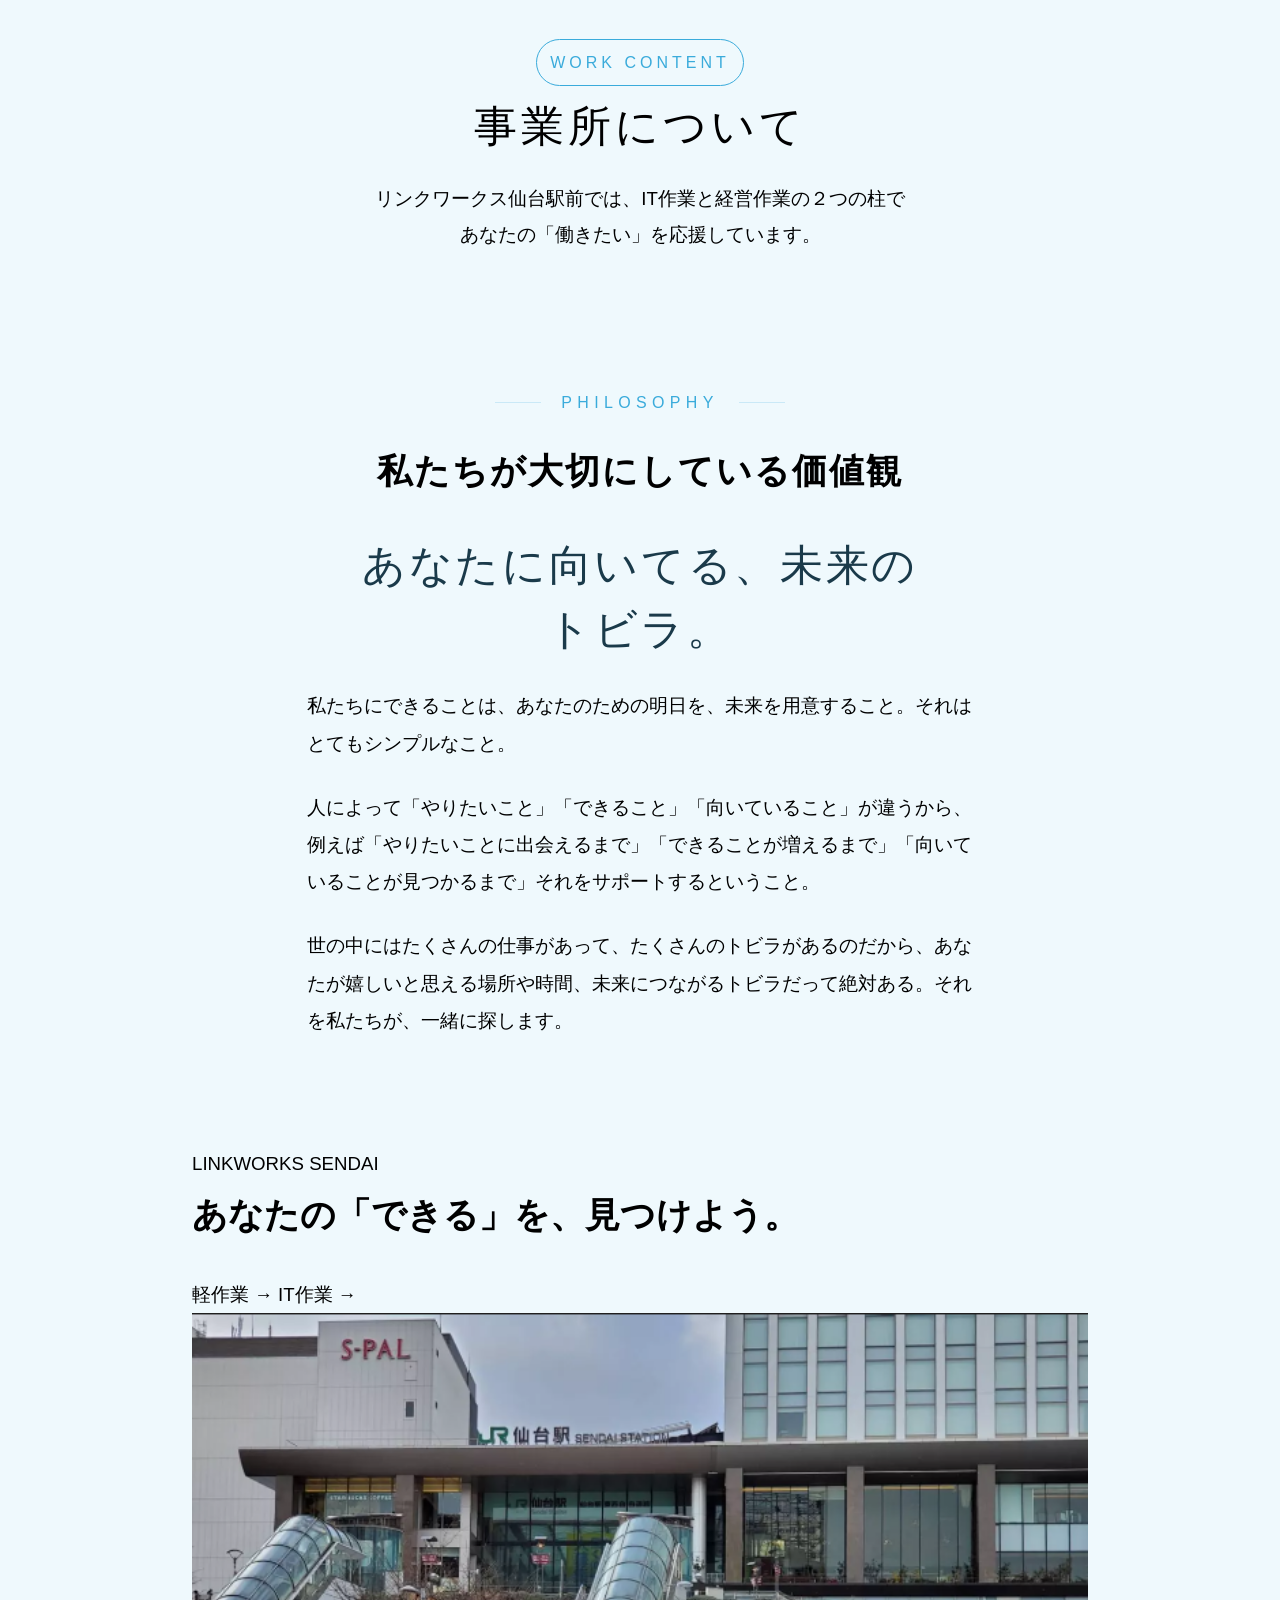
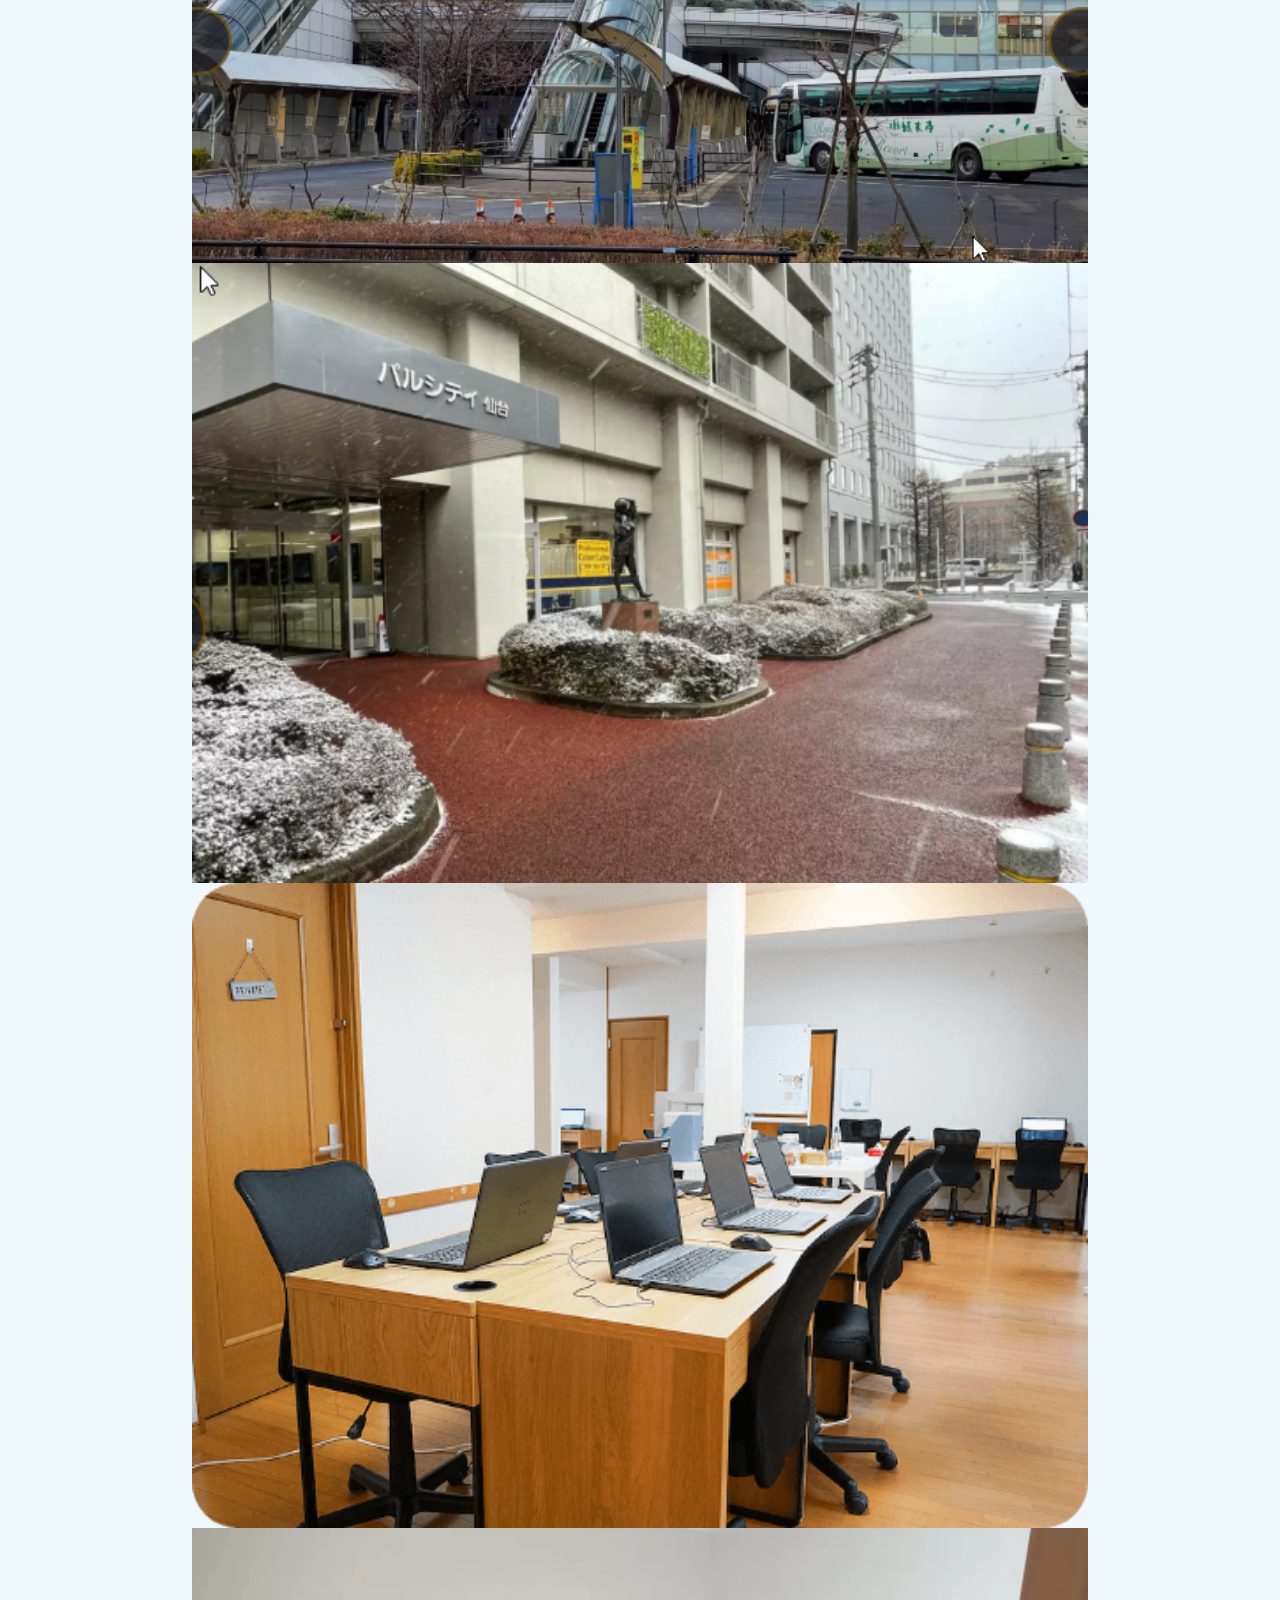
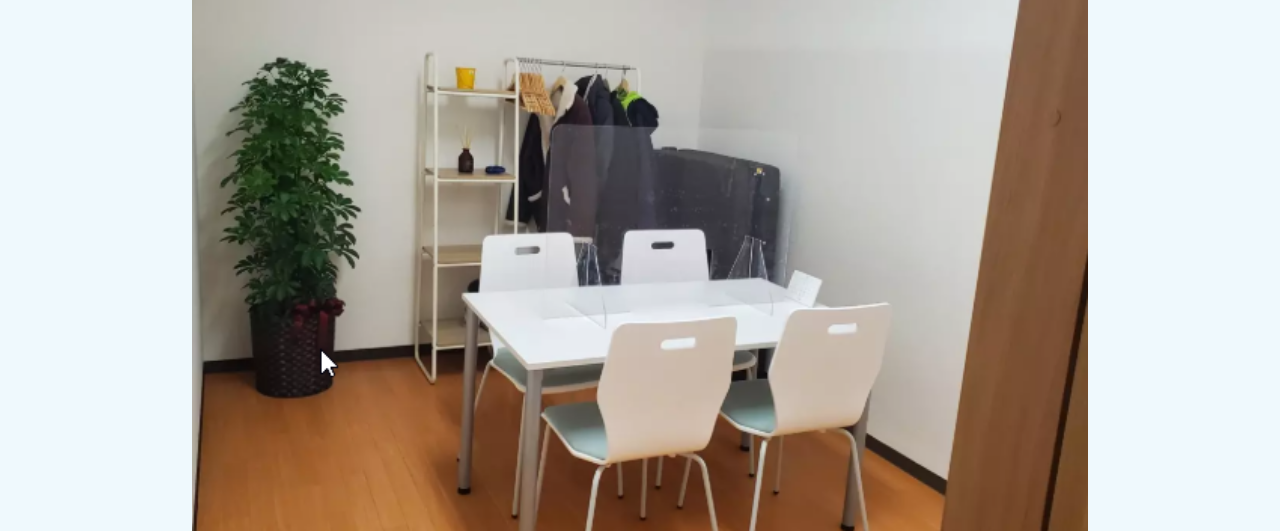
==== commit eae4fd29: "update" ====
--- a/index.html
+++ b/index.html
@@ -34,54 +34,35 @@
         <p class="philosophy_description">世の中にはたくさんの仕事があって、たくさんのトビラがあるのだから、あなたが嬉しいと思える場所や時間、未来につながるトビラだって絶対ある。それを私たちが、一緒に探します。</p>
       </section>
       <!-- ===============================================
-       作業内容
+       作業リンク
+       
        =============================================== -->
-      <section class="works_tab_area">
-        <span class="section_label">OUR WORKS</span>
-        <h2 class="section_title">作業の内容</h2>
-        <p class="works_tab_description">リンクワークスは大きく分けて２種類の作業があります。<br />ご自身の興味や体調に合わせて、自分に合った働き方を選べます。</p>
+      <!-- 作業リンクセクション外枠【flex 横2列: テキスト側 + 画像側】 -->
+      <section class="link_area">
+        <!-- └ テキスト側（左） -->
+        <div class="link_text">
+          <span class="link_label">LINKWORKS SENDAI</span>
+          <h2 class="link_title">あなたの「できる」を、見つけよう。</h2>
+          <!-- ボタン外枠【flex 横2列: 軽作業ボタン + IT作業ボタン】 -->
+          <div class="link_wrapper">
+            <a class="link_button" href="light_works.html"
+              >軽作業
 
-        <!-- タブ切り替えエリア -->
-        <div class="tabs">
-          <input id="all" type="radio" name="tab_item" checked />
-          <label class="tab_item" for="all">東口（軽作業）</label>
-          <input id="programming" type="radio" name="tab_item" />
-          <label class="tab_item" for="programming">仙台駅前（IT作業）</label>
-          <div class="tab_content" id="all_content">
-            <a class="work_link" href="light_works.html">
-              <div class="works_content">
-                <img class="works_image" src="img/軽作業風景_1.jpg" alt="軽作業の作業風景" />
-                <div class="works_content_text">
-                  <h3 class="works_tab_title">軽作業</h3>
-                  <p class="works_tab_description">東口（軽作業）の内容がここに入ります</p>
-                  <div class="works_tab_wrapper">
-                    <span class="works_tab_item">封入・梱包作業</span>
-                    <span class="works_tab_item">仕分け・ピッキング</span>
-                    <span class="works_tab_item">組み立て作業</span>
-                  </div>
-                </div>
-              </div>
+              <span class="link_icon left_size">→</span>
             </a>
-          </div>
-          <div class="tab_content" id="programming_content">
-            <a class="work_link" href="it_works.html">
-              <div class="works_content">
-                <img class="works_image" src="img/IT作業風景.jpg" alt="IT作業の作業風景" />
-                <div class="works_content_text">
-                  <h3 class="works_tab_title">IT作業</h3>
-                  <p class="works_tab_description">パソコンを使ったIT作業です。ホームページ制作やWordPress運用をします。</p>
-                  <div class="works_tab_wrapper">
-                    <span class="works_tab_item">ホームページ制作</span>
-                    <span class="works_tab_item">WordPress運用</span>
-                    <span class="works_tab_item">AI活用サポート</span>
-                  </div>
-                </div>
-              </div>
+            <a class="link_button" href="it_works.html"
+              >IT作業
+              <span class="link_icon right_size">→</span>
             </a>
           </div>
         </div>
-        <!-- ⚠ REVIEW: クリック可能な要素が `<span>` であり、スクリーンリーダーで認識しづらい → 修正例: `<button type="button">詳しい内容については画像をクリックしてください。</button>` -->
-        <span class="works_tab_button">詳しい内容については画像をクリックしてください。</span>
+        <!-- └ 画像側（右） grid 2列-->
+        <div class="link_grid">
+          <img class="link_img" src="img/仙台駅.png" alt="PC作業スペースの写真" />
+          <img class="link_img" src="img/東口リンクワークス.png" alt="軽作業スペースの写真" />
+          <img class="link_img" src="img/デスク風景.png" alt="PC作業スペースの写真" />
+          <img class="link_img" src="img/リンクワークス相談室.png" alt="軽作業スペースの写真" />
+        </div>
       </section>
     </main>
     <script src="js/script.js"></script>
